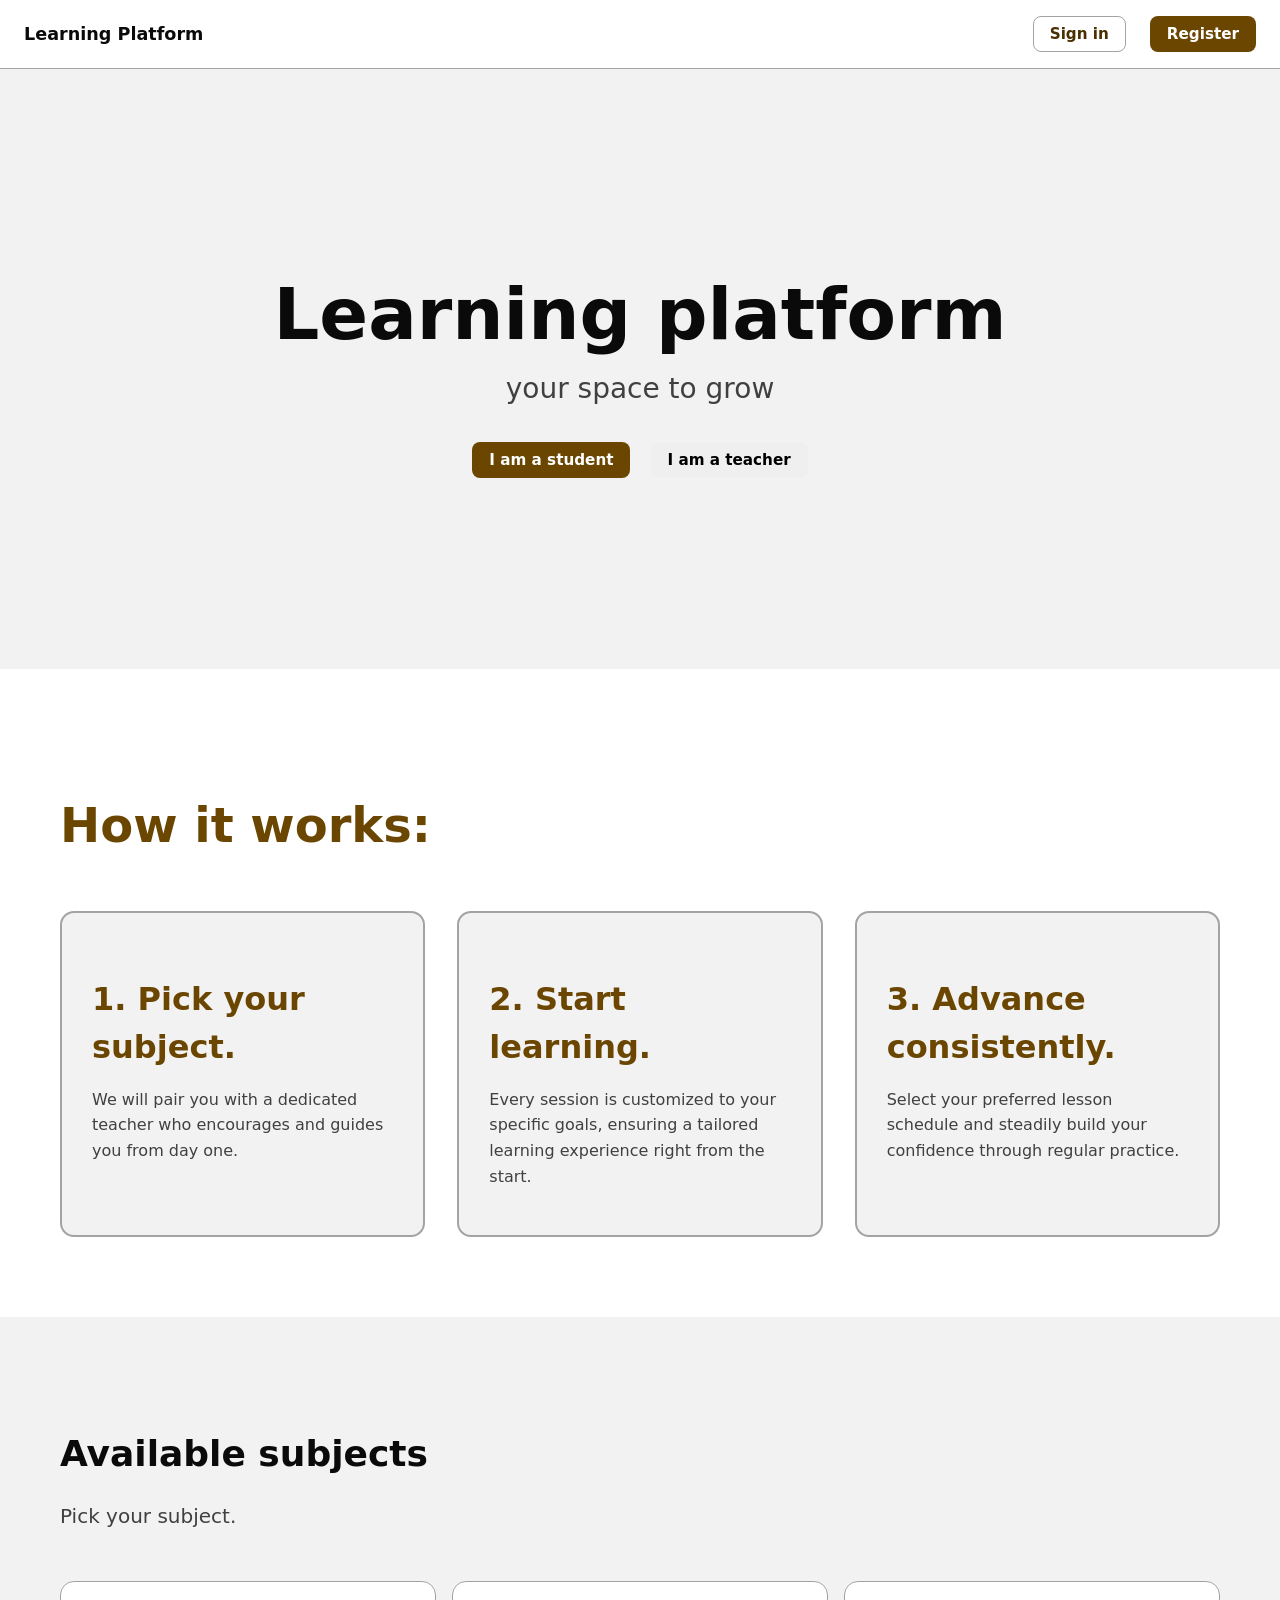
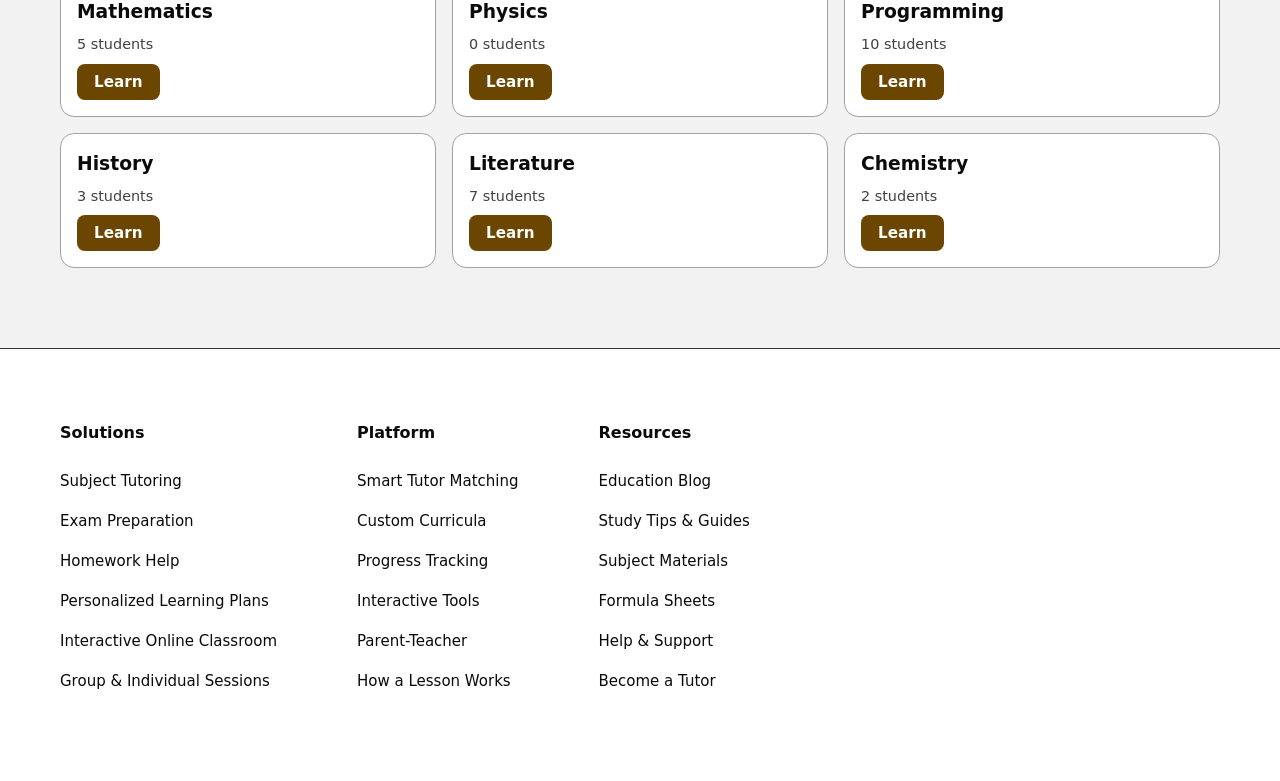
==== pages/index.html @ ab4b37fd "Finalized dynamic behavior of all screens" ====
<!DOCTYPE html>
<html lang="en-US">
<head>
  <meta charset="UTF-8">
  <meta name="viewport" content="width=device-width, initial-scale=1.0">
  <title>Index - Learnplat</title>
  <link rel="stylesheet" href="../css/styles.css">
  <script src="../js/script.js" defer></script>
</head>
<body>
  <header class="navbar">
    <span class="navbar__logo">Learning Platform</span>
    <nav>
      <ul class="navbar__links">
        <li><a href="login.html"><button class="button button-secondary" type="button">Sign in</button></a></il>
        <li><button class="button button-primary" type="button">Register</button></il>
      </ul>
    </nav>
  </header>

  <section class="hero">
      <h1>Learning platform</h1>
      <p>your space to grow</p>
      <div class="hero-buttons">
          <a href="login.html"><button class="button button-primary">I am a student</button></a>
          <a href="login.html"><button class="button button-secondary<">I am a teacher</button></a>
      </div>
  </section>

  <!-- How it works section -->
  <section class="how-it-works">
      <h2 class="section-title">How it works:</h2>
      <div class="steps-grid">
          <!-- Step 1 -->
          <div class="step-card">
              <h3 class="step-title">1. Pick your subject.</h3>
              <p class="step-description">We will pair you with a dedicated teacher who encourages and guides you from day one.</p>
          </div>
  
          <!-- Step 2 -->
          <div class="step-card">
              <h3 class="step-title">2. Start learning.</h3>
              <p class="step-description">Every session is customized to your specific goals, ensuring a tailored learning experience right from the start.</p>
          </div>
  
          <!-- Step 3 -->
          <div class="step-card">
              <h3 class="step-title">3. Advance consistently.</h3>
              <p class="step-description">Select your preferred lesson schedule and steadily build your confidence through regular practice.</p>
          </div>
      </div>
  </section>
  
  <!-- Subjects Section -->
  <section class="subj-section">
      <h2 class="section-heading">Available subjects</h2>
      <p class="section-subheading">Pick your subject.</p>
    <section class="dashboard-grid" aria-label="Available subjects" id="index-grid">
    </section>
  </section>

  <!-- Footer -->
  <footer>
      <div class="footer-top">
          <div class="footer-columns">
              <div class="footer-column">
                  <h4>Solutions</h4>
                  <ul>
                      <li><a href="#">Subject Tutoring</a></li>
                      <li><a href="#">Exam Preparation</a></li>
                      <li><a href="#">Homework Help</a></li>
                      <li><a href="#">Personalized Learning Plans</a></li>
                      <li><a href="#">Interactive Online Classroom</a></li>
                      <li><a href="#">Group & Individual Sessions</a></li>                    
                  </ul>
              </div>
              <div class="footer-column">
                  <h4>Platform</h4>
                  <ul>
                      <li><a href="#">Smart Tutor Matching</a></li>
                      <li><a href="#">Custom Curricula</a></li>
                      <li><a href="#">Progress Tracking</a></li>
                      <li><a href="#">Interactive Tools</a></li>
                      <li><a href="#">Parent-Teacher</a></li>
                      <li><a href="#">How a Lesson Works</a></li>
                  </ul>
              </div>
              <div class="footer-column">
                  <h4>Resources</h4>
                  <ul>
                      <li><a href="#">Education Blog</a></li>
                      <li><a href="#">Study Tips & Guides</a></li>
                      <li><a href="#">Subject Materials</a></li>
                      <li><a href="#">Formula Sheets</a></li>
                      <li><a href="#">Help & Support</a></li>
                      <li><a href="#">Become a Tutor</a></li>
                  </ul>
              </div>
          </div>
      </div>
  </footer>
</body>
</html>
---- css/styles.css ----
:root {
  /* Light — Pure White / Dark Bronze / Onyx */
  --color-bg: #F2F2F2;
  --color-surface: #FFFFFF;
  --color-surface-alt: #E8E8E8;
  --color-border: #A3A3A3;
  --color-primary: #6B4600;
  --color-primary-hover: #4A3000;
  --color-text: #0A0A0A;
  --color-text-muted: #404040;
  --color-on-primary: #FFFFFF;
    
  /* Typography */
  --font-family-base: system-ui, -apple-system, "Segoe UI", Roboto, sans-serif;
  --font-size-base: 1rem;
  --font-weight-bold: 700;

  /* Spacing */
  --spacing-xs: 4px;
  --spacing-sm: 8px;
  --spacing-md: 16px;
  --spacing-lg: 24px;
  --spacing-xl: 32px;

  /* Radius */
  --radius-md: 8px;
  --radius-lg: 14px;
}

@media (prefers-color-scheme: dark) {
  :root {
    --color-bg: #121212;
    --color-surface: #1E1E1E;
    --color-surface-alt: #2A2A2A;
    --color-border: #333333;
    --color-primary: #D4AF37;
    --color-primary-hover: #B5952F;
    --color-text: #E8E8E8;
    --color-text-muted: #A0A0A0;
    --color-on-primary: #121212;
  }
}

body {
  margin: 0;
  font-family: var(--font-family-base);
  font-size: var(--font-size-base);
  background-color: var(--color-bg);
  color: var(--color-text);
  line-height: 1.5;
}

a {
  color: var(--color-primary-hover);
}

input {
  padding: 8px;
}

/* ---------- Navbar ---------- */

.navbar {
  display: flex;
  justify-content: space-between;
  align-items: center;
  padding: var(--spacing-md) var(--spacing-lg);
  background-color: var(--color-surface);
  border-bottom: 1px solid var(--color-border);
}

.navbar__logo {
  font-weight: var(--font-weight-bold);
  font-size: 1.1rem;
  text-decoration: none;
  color: var(--color-text);
}

.navbar__links {
  display: flex;
  align-items: center;
  gap: var(--spacing-lg);
  list-style: none;
  margin: 0;
  padding: 0;
}

.navbar__links a {
  text-decoration: none;
  color: var(--color-text-muted);
  font-weight: 600;
}

.navbar__links a[aria-current="page"] {
  color: var(--color-text);
}

a.avatar {
  width: 40px;
  height: 40px;
  border-radius: 50%;
  background-color: var(--color-primary);
  color: var(--color-on-primary);
  display: flex;
  align-items: center;
  justify-content: center;
  font-weight: var(--font-weight-bold);
  font-size: 0.9rem;
  text-decoration: none;
}

.search-label {
  position: absolute;
  width: 1px;
  height: 1px;
  padding: 0;
  margin: -1px;
  overflow: hidden;
  clip: rect(0, 0, 0, 0);
  white-space: nowrap;
  border: 0;
}

/* ---------------------------------------- */

/* ---------- Buttons ---------- */

button {
  display: inline-flex;
  align-items: center;
  justify-content: center;
  padding: var(--spacing-sm) var(--spacing-md);
  border-radius: var(--radius-md);
  border: 1px solid transparent;
  font-family: inherit;
  font-size: 0.95rem;
  font-weight: 600;
  cursor: pointer;
  text-decoration: none;
}

.button-primary {
  background-color: var(--color-primary);
  color: var(--color-on-primary);
}

.button-primary:hover {
  background-color: var(--color-primary-hover);
}

.button-secondary {
  background-color: transparent;
  color: var(--color-primary-hover);
  border-color: var(--color-border);
}

.button-secondary:hover {
  background-color: var(--color-surface-alt);
}

.button:focus-visible,
a:focus-visible,
input:focus-visible {
  outline: 2px solid var(--color-primary-hover);
  outline-offset: 2px;
}

/* ---------------------------------------- */

/* ---------- Main Page ---------- */

.hero {
    display: flex;
    flex-direction: column;
    align-items: center;
    justify-content: center;
    min-height: 600px;
    text-align: center;
    margin: 0;
    padding: 0;

}

.hero h1 {
    font-size: 72px;
    font-weight: var(--font-weight-bold);
    margin: 0;
    padding: 0;
}

.hero p {
    font-size: 28px;
    font-weight: 300;
    color: var(--color-text-muted);
    margin-bottom: var(--spacing-xl);
    margin-top: 0;
    padding: 0;
}

.hero-buttons {
    display: flex;
    gap: 20px;
}

/* ------------- HOW IT WORKS ------------ */

.how-it-works {
    padding: 80px 60px;
    background-color: var(--color-surface);
}

.section-title {
    font-size: 48px;
    font-weight: var(--font-weight-bold);
    color: var(--color-primary);
    margin-bottom: 50px;
}

.steps-grid {
    display: grid;
    grid-template-columns: repeat(3, 1fr);
    gap: var(--spacing-xl);
}

.step-card {
    border: 2px solid var(--color-border);
    border-radius: var(--radius-lg);
    padding: 30px;
    background: var(--color-bg);
}

.step-title {
    font-size: 32px;
    font-weight: var(--font-weight-bold);
    color: var(--color-primary);
    margin-bottom: var(--spacing-md);
}

.step-description {
    font-size: 16px;
    color: var(--color-text-muted);
    line-height: 1.6;
    margin-bottom: var(--spacing-md);
}

/* Subjects Section */

.subj-section {
    padding: 80px 60px;
    background-color: var(--color-bg);
}

.subj-section .section-heading {
    font-size: 36px;
    font-weight: var(--font-weight-bold);
    margin-bottom: 8px;
}

.subj-section .section-subheading {
    font-size: 20px;
    color: var(--color-text-muted);
    margin-bottom: 50px;
}


/* Footer */
footer {
    border-top: 1px solid #333;
    padding: 50px 60px 40px;
    background-color: var(--color-surface);
}

.footer-top {
    display: flex;
    justify-content: space-between;
    margin-bottom: var(--spacing-xl);
    gap: 40px;
}

.footer-columns {
    display: flex;
    gap: 80px;
    flex: 1;
}

.footer-column h4 {
    font-size: 16px;
    font-weight: var(--font-weight-bold);
    margin-bottom: var(--spacing-lg);
}

.footer-column ul {
    list-style: none;
    padding: 0;
}

.footer-column ul li {
    margin-bottom: var(--spacing-md);
}

.footer-column ul li a {
    color: var(--color-text);
    text-decoration: none;
    font-size: 15px;
    transition: opacity 0.3s;
}

.footer-column ul li a:hover {
    opacity: 0.7;
}

/* ---------------------------------------- */
/* ---------- Form (Login) ---------- */

.central-page {
  min-height: calc(100vh - 0px);
  display: flex;
  align-items: center;
  justify-content: center;
  padding: var(--spacing-lg);
}

.login-card {
  width: 100%;
  max-width: 400px;
  background-color: var(--color-surface);
  border: 1px solid var(--color-border);
  border-radius: var(--radius-lg);
  padding: var(--spacing-xl);
}

.login-card h1 {
  margin-top: 0;
  margin-bottom: var(--spacing-xs);
}

.login-card > p {
  margin-top: 0;
  color: var(--color-text-muted);
  margin-bottom: var(--spacing-lg);
}

.form-login {
  display: flex;
  flex-direction: column;
  gap: var(--spacing-md);
}

.field {
  display: flex;
  flex-direction: column;
  gap: var(--spacing-xs);
}

.field label {
  font-size: 0.85rem;
  font-weight: 600;
  color: var(--color-text-muted);
}

.field input {
  font-family: inherit;
  font-size: 1rem;
  padding: var(--spacing-sm) var(--spacing-md);
  border-radius: var(--radius-md);
  border: 1px solid var(--color-border);
  background-color: var(--color-surface);
  color: var(--color-text);
}

.form-login .button-primary {
  margin-top: var(--spacing-sm);
}

.form-footer {
  display: block;
  margin-top: var(--spacing-lg);
  text-align: center;
  font-size: 0.9rem;
  color: var(--color-text-muted);
}

/* ---------------------------------------- */

/* ---------- General layout of the inner pages ---------- */

main {
  padding: var(--spacing-lg);
  max-width: 1100px;
  margin: 0 auto;
}

.page-header {
  margin-bottom: var(--spacing-lg);
}

.page-header h1 {
  margin-bottom: var(--spacing-xs);
}

.page-header p {
  color: var(--color-text-muted);
  margin-top: 0;
}

/* ---------------------------------------- */
/* ---------- Search (Dashboard) ---------- */

.search {
  width: 100%;
  padding: var(--spacing-sm) var(--spacing-md);
  border-radius: var(--radius-md);
  border: 1px solid var(--color-border);
  background-color: var(--color-surface);
  color: var(--color-text);
  font-family: inherit;
  font-size: 1rem;
  margin-bottom: var(--spacing-lg);
}

/* ---------------------------------------- */

/* ---------- Cards Grid (Dashboard) ---------- */

.dashboard-grid {
  display: grid;
  gap: var(--spacing-md);
}

@media (min-width: 375px) {
  .dashboard-grid {
    grid-template-columns: repeat(1, 1fr);
  }
}

@media (min-width: 768px) {
  .dashboard-grid {
    grid-template-columns: repeat(2, 1fr);
  }
}
 
@media (min-width: 1200px) {
  .dashboard-grid {
    grid-template-columns: repeat(3, 1fr);
  }
}

.card {
  display: flex;
  flex-direction: column;
  gap: var(--spacing-sm);
  padding: var(--spacing-md);
  background-color: var(--color-surface);
  border: 1px solid var(--color-border);
  border-radius: var(--radius-lg);
}

.card h3 {
  margin: 0;
}

.card p {
  margin: 0;
  color: var(--color-text-muted);
  font-size: 0.9rem;
  flex-grow: 1;
}

.card .button {
  align-self: flex-start;
}

/* ---------- Profile ---------- */

.profile-top {
  display: flex;
  align-items: center;
  gap: var(--spacing-lg);
  padding: var(--spacing-lg);
  background-color: var(--color-surface);
  border: 1px solid var(--color-border);
  border-radius: var(--radius-lg);
  margin-bottom: var(--spacing-lg);
  flex-wrap: wrap;
}

.profile-info h2 {
  margin: 0 0 var(--spacing-xs) 0;
}

.profile-info p {
  margin: 0;
  color: var(--color-text-muted);
}

.profile-stock {
  display: flex;
  gap: var(--spacing-sm);
  margin-top: var(--spacing-md);
  flex-wrap: wrap;
}

.tags {
  display: flex;
  gap: var(--spacing-sm);
  flex-wrap: wrap;
  margin-top: var(--spacing-sm);
}

.tag {
  padding: var(--spacing-xs) var(--spacing-sm);
  background-color: var(--color-surface-alt);
  border: 1px solid var(--color-border);
  border-radius: 999px;
  font-size: 0.8rem;
  color: var(--color-text-muted);
}

.avatar-profile {
  width: 40px;
  height: 40px;
  border-radius: 50%;
  background-color: var(--color-primary);
  color: var(--color-on-primary);
  display: flex;
  align-items: center;
  justify-content: center;
  font-weight: var(--font-weight-bold);
  font-size: 0.9rem;
  text-decoration: none;
}

.avatar--lg {
  width: 88px;
  height: 88px;
  font-size: 1.6rem;
}

/* ---------- Validation (Week 03) ---------- */

.error-field {
  display: block;
  min-height: 1.1em;
  color: #9c3b2e;
  font-size: 0.8rem;
  margin-top: 2px;
}

.message-success {
  color: #3f7d3c;
  font-size: 0.9rem;
  text-align: center;
  margin: var(--spacing-sm) 0 0 0;
  min-height: 1.2em;
}

/* ------------------------------------------- */
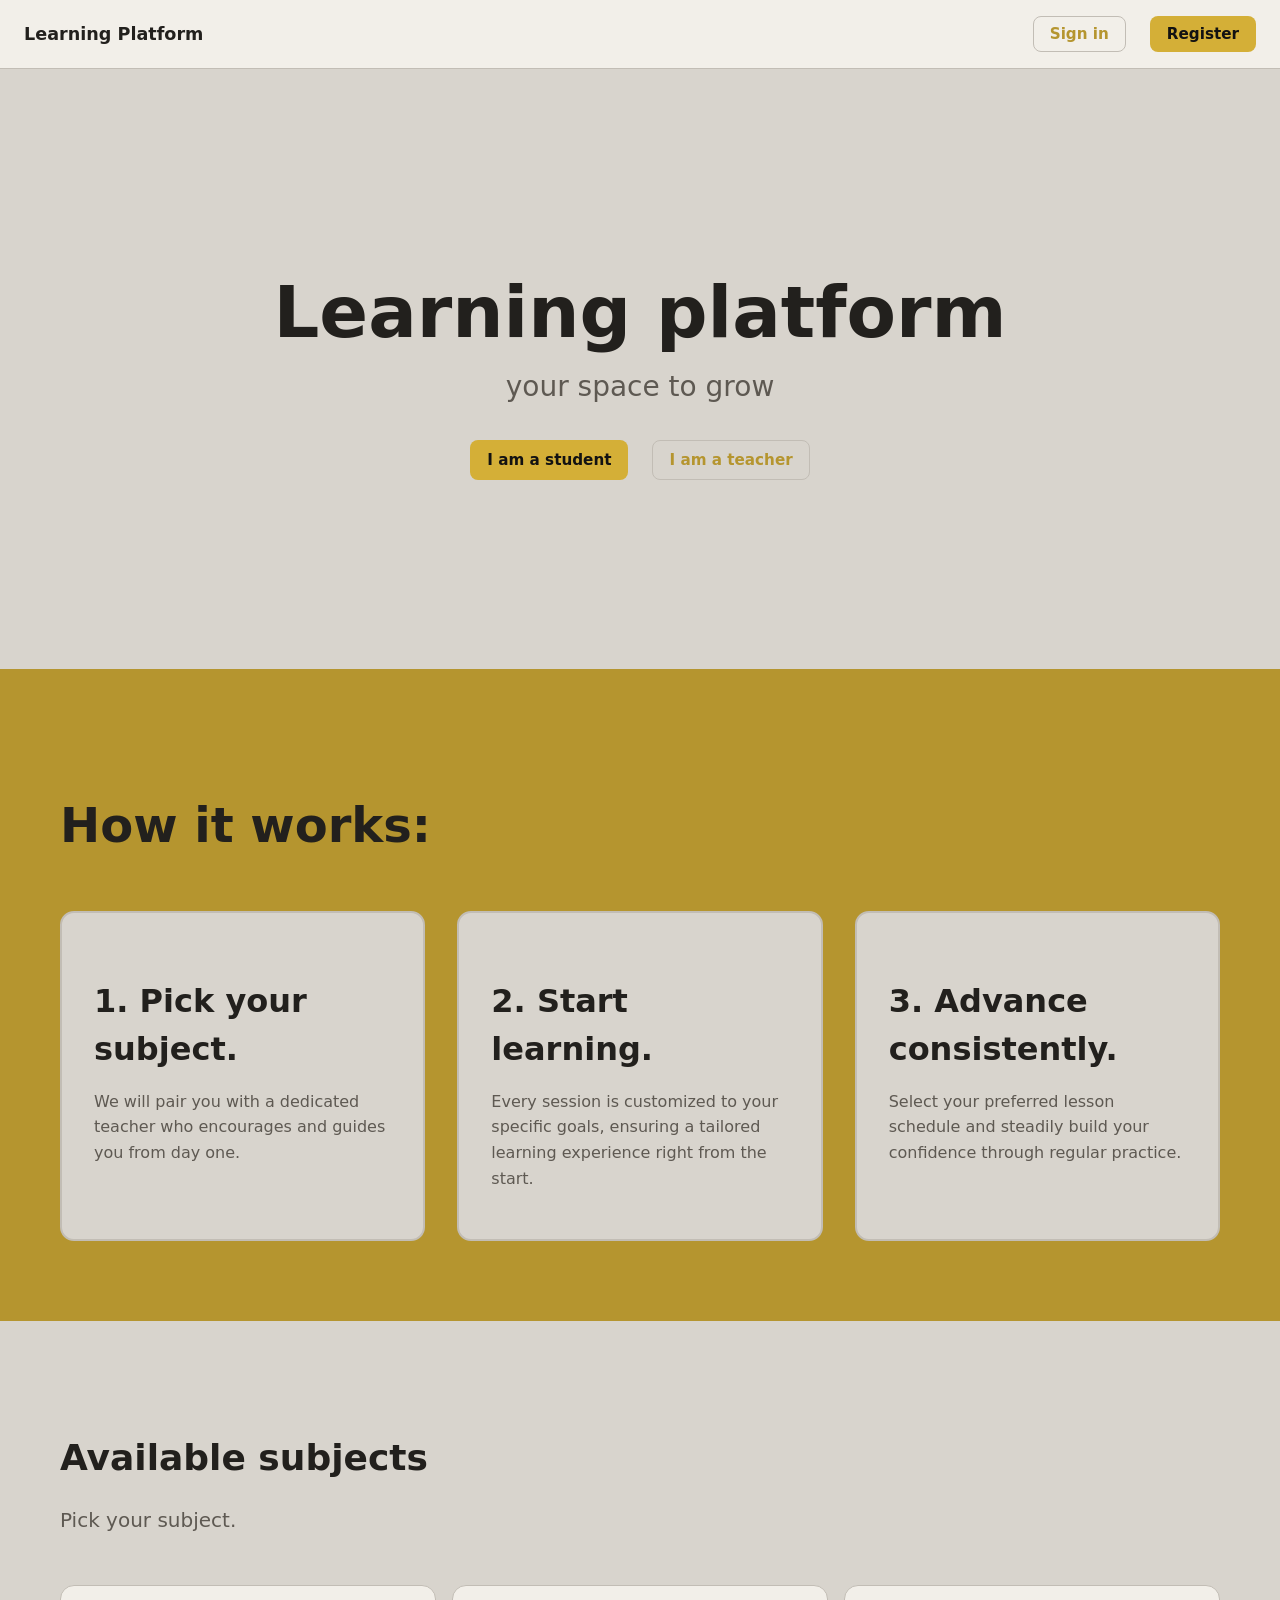
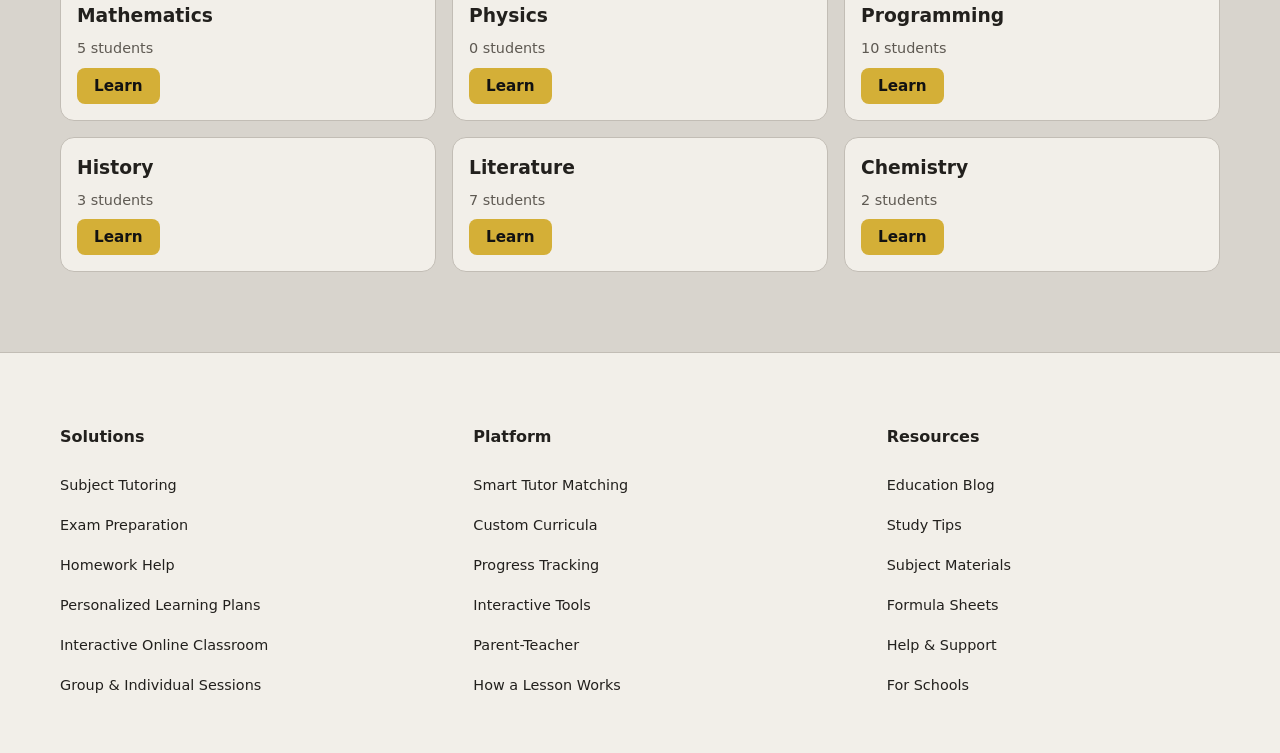
==== commit a82988a8: "Updated CSS and design system" ====
--- a/pages/index.html
+++ b/pages/index.html
@@ -9,7 +9,7 @@
 </head>
 <body>
   <header class="navbar">
-    <span class="navbar__logo">Learning Platform</span>
+    <a href="index.html" class="navbar__logo">Learning Platform</a>
     <nav>
       <ul class="navbar__links">
         <li><a href="login.html"><button class="button button-secondary" type="button">Sign in</button></a></il>
@@ -18,86 +18,79 @@
     </nav>
   </header>
 
-  <section class="hero">
-      <h1>Learning platform</h1>
-      <p>your space to grow</p>
-      <div class="hero-buttons">
-          <a href="login.html"><button class="button button-primary">I am a student</button></a>
-          <a href="login.html"><button class="button button-secondary<">I am a teacher</button></a>
-      </div>
-  </section>
+  <div class="hero">
+    <h1 class="hero__title">Learning platform</h1>
+    <p class="hero__subtitle">your space to grow</p>
+    <div class="hero__buttons">
+      <a href="login.html" class="button button-primary">I am a student</a>
+      <a href="login.html" class="button button-secondary">I am a teacher</a>
+    </div>
+  </div>
 
   <!-- How it works section -->
   <section class="how-it-works">
-      <h2 class="section-title">How it works:</h2>
-      <div class="steps-grid">
-          <!-- Step 1 -->
-          <div class="step-card">
-              <h3 class="step-title">1. Pick your subject.</h3>
-              <p class="step-description">We will pair you with a dedicated teacher who encourages and guides you from day one.</p>
-          </div>
-  
-          <!-- Step 2 -->
-          <div class="step-card">
-              <h3 class="step-title">2. Start learning.</h3>
-              <p class="step-description">Every session is customized to your specific goals, ensuring a tailored learning experience right from the start.</p>
-          </div>
-  
-          <!-- Step 3 -->
-          <div class="step-card">
-              <h3 class="step-title">3. Advance consistently.</h3>
-              <p class="step-description">Select your preferred lesson schedule and steadily build your confidence through regular practice.</p>
-          </div>
+    <h2 class="how-it-works__title">How it works:</h2>
+    <div class="steps__grid">
+      <div class="steps__card">
+        <h3 class="steps__title">1. Pick your subject.</h3>
+        <p class="steps__description">We will pair you with a dedicated teacher who encourages and guides you from day one.</p>
       </div>
-  </section>
+      <div class="steps__card">
+        <h3 class="steps__title">2. Start learning.</h3>
+        <p class="steps__description">Every session is customized to your specific goals, ensuring a tailored learning experience right from the start.</p>
+      </div>
+      <div class="steps__card">
+        <h3 class="steps__title">3. Advance consistently.</h3>
+        <p class="steps__description">Select your preferred lesson schedule and steadily build your confidence through regular practice.</p>
+      </div>
+    </div>
+  </section>  
   
   <!-- Subjects Section -->
-  <section class="subj-section">
-      <h2 class="section-heading">Available subjects</h2>
-      <p class="section-subheading">Pick your subject.</p>
+  <section class="subjects">
+    <h2 class="subjects__heading">Available subjects</h2>
+    <p class="subjects__subheading">Pick your subject.</p>
     <section class="dashboard-grid" aria-label="Available subjects" id="index-grid">
     </section>
   </section>
 
   <!-- Footer -->
-  <footer>
-      <div class="footer-top">
-          <div class="footer-columns">
-              <div class="footer-column">
-                  <h4>Solutions</h4>
-                  <ul>
-                      <li><a href="#">Subject Tutoring</a></li>
-                      <li><a href="#">Exam Preparation</a></li>
-                      <li><a href="#">Homework Help</a></li>
-                      <li><a href="#">Personalized Learning Plans</a></li>
-                      <li><a href="#">Interactive Online Classroom</a></li>
-                      <li><a href="#">Group & Individual Sessions</a></li>                    
-                  </ul>
-              </div>
-              <div class="footer-column">
-                  <h4>Platform</h4>
-                  <ul>
-                      <li><a href="#">Smart Tutor Matching</a></li>
-                      <li><a href="#">Custom Curricula</a></li>
-                      <li><a href="#">Progress Tracking</a></li>
-                      <li><a href="#">Interactive Tools</a></li>
-                      <li><a href="#">Parent-Teacher</a></li>
-                      <li><a href="#">How a Lesson Works</a></li>
-                  </ul>
-              </div>
-              <div class="footer-column">
-                  <h4>Resources</h4>
-                  <ul>
-                      <li><a href="#">Education Blog</a></li>
-                      <li><a href="#">Study Tips & Guides</a></li>
-                      <li><a href="#">Subject Materials</a></li>
-                      <li><a href="#">Formula Sheets</a></li>
-                      <li><a href="#">Help & Support</a></li>
-                      <li><a href="#">Become a Tutor</a></li>
-                  </ul>
-              </div>
-          </div>
+  <footer class="footer">
+    <div class="footer__columns">
+      <div class="footer__column">
+        <h4 class="footer__column-title">Solutions</h4>
+        <ul class="footer__list">
+          <li class="footer__item"><a href="#" class="footer__link">Subject Tutoring</a></li>
+          <li class="footer__item"><a href="#" class="footer__link">Exam Preparation</a></li>
+          <li class="footer__item"><a href="#" class="footer__link">Homework Help</a></li>
+          <li class="footer__item"><a href="#" class="footer__link">Personalized Learning Plans</a></li>
+          <li class="footer__item"><a href="#" class="footer__link">Interactive Online Classroom</a></li>
+          <li class="footer__item"><a href="#" class="footer__link">Group & Individual Sessions</a></li>
+        </ul>
       </div>
+      <div class="footer__column">
+        <h4 class="footer__column-title">Platform</h4>
+        <ul class="footer__list">
+          <li class="footer__item"><a href="#" class="footer__link">Smart Tutor Matching</a></li>
+          <li class="footer__item"><a href="#" class="footer__link">Custom Curricula</a></li>
+          <li class="footer__item"><a href="#" class="footer__link">Progress Tracking</a></li>
+          <li class="footer__item"><a href="#" class="footer__link">Interactive Tools</a></li>
+          <li class="footer__item"><a href="#" class="footer__link">Parent-Teacher</a></li>
+          <li class="footer__item"><a href="#" class="footer__link">How a Lesson Works</a></li>
+        </ul>
+      </div>
+      <div class="footer__column">
+        <h4 class="footer__column-title">Resources</h4>
+        <ul class="footer__list">
+          <li class="footer__item"><a href="#" class="footer__link">Education Blog</a></li>
+          <li class="footer__item"><a href="#" class="footer__link">Study Tips</a></li>
+          <li class="footer__item"><a href="#" class="footer__link">Subject Materials</a></li>
+          <li class="footer__item"><a href="#" class="footer__link">Formula Sheets</a></li>
+          <li class="footer__item"><a href="#" class="footer__link">Help & Support</a></li>
+          <li class="footer__item"><a href="#" class="footer__link">For Schools</a></li>
+        </ul>
+      </div>
+    </div>
   </footer>
 </body>
 </html>
--- a/css/styles.css
+++ b/css/styles.css
@@ -1,15 +1,20 @@
 :root {
+
   /* Light — Pure White / Dark Bronze / Onyx */
-  --color-bg: #F2F2F2;
-  --color-surface: #FFFFFF;
-  --color-surface-alt: #E8E8E8;
-  --color-border: #A3A3A3;
-  --color-primary: #6B4600;
-  --color-primary-hover: #4A3000;
-  --color-text: #0A0A0A;
-  --color-text-muted: #404040;
-  --color-on-primary: #FFFFFF;
-    
+  --color-bg: #D8D4CD;
+  --color-surface: #F2EFE9;
+  --color-surface-alt: #E8E5DE;
+  --color-border: #C2BDB5;
+  --color-primary: #D4AF37;
+  --color-primary-hover: #B5952F;
+  --color-text: #22201D;
+  --color-text-muted: #5E5952;
+  --color-on-primary: #121212;
+  /* main page only */
+  --color-bg2: #B5952F;
+  --color-text2: #22201D;
+
+            
   /* Typography */
   --font-family-base: system-ui, -apple-system, "Segoe UI", Roboto, sans-serif;
   --font-size-base: 1rem;
@@ -38,6 +43,9 @@
     --color-text: #E8E8E8;
     --color-text-muted: #A0A0A0;
     --color-on-primary: #121212;
+    /* main page only */
+    --color-bg2: #1E1E1E;
+    --color-text2: #D4AF37;
   }
 }
 
@@ -125,7 +133,7 @@
 
 /* ---------- Buttons ---------- */
 
-button {
+button, .button {
   display: inline-flex;
   align-items: center;
   justify-content: center;
@@ -167,149 +175,157 @@
 
 /* ---------------------------------------- */
 
-/* ---------- Main Page ---------- */
-
+/* ---------- Main page (index) ---------- */
 .hero {
-    display: flex;
-    flex-direction: column;
-    align-items: center;
-    justify-content: center;
-    min-height: 600px;
-    text-align: center;
-    margin: 0;
-    padding: 0;
-
-}
-
-.hero h1 {
-    font-size: 72px;
-    font-weight: var(--font-weight-bold);
-    margin: 0;
-    padding: 0;
-}
-
-.hero p {
-    font-size: 28px;
-    font-weight: 300;
-    color: var(--color-text-muted);
-    margin-bottom: var(--spacing-xl);
-    margin-top: 0;
-    padding: 0;
-}
-
-.hero-buttons {
-    display: flex;
-    gap: 20px;
-}
-
-/* ------------- HOW IT WORKS ------------ */
-
+  display: flex;
+  flex-direction: column;
+  align-items: center;
+  justify-content: center;
+  min-height: 37.5rem; /* 600px */
+  text-align: center;
+  padding: 0;
+}
+
+.hero__title {
+  font-size: 4.5rem; /* 72px */
+  font-weight: var(--font-weight-bold);
+  margin: 0;
+}
+
+.hero__subtitle {
+  font-size: 1.75rem; /* 28px */
+  font-weight: 300;
+  color: var(--color-text-muted);
+  margin: 0 0 var(--spacing-xl) 0;
+}
+
+.hero__buttons {
+  display: flex;
+  gap: var(--spacing-lg);
+}
+
+/* ---------- How It Works ---------- */
 .how-it-works {
-    padding: 80px 60px;
-    background-color: var(--color-surface);
-}
-
-.section-title {
-    font-size: 48px;
-    font-weight: var(--font-weight-bold);
-    color: var(--color-primary);
-    margin-bottom: 50px;
-}
-
-.steps-grid {
-    display: grid;
+  padding: 5rem 3.75rem; /* 80px 60px */
+  background-color: var(--color-bg2);
+}
+
+.how-it-works__title {
+  font-size: 3rem; /* 48px */
+  font-weight: var(--font-weight-bold);
+  color: var(--color-text2);
+  margin-bottom: 3.125rem; /* 50px */
+}
+
+.steps__grid {
+  display: grid;
+  gap: var(--spacing-xl);
+}
+
+@media (min-width: 375px) {
+  .steps__grid { grid-template-columns: repeat(1, 1fr); }
+}
+@media (min-width: 768px) {
+  .steps__grid { grid-template-columns: repeat(2, 1fr); }
+}
+@media (min-width: 1200px) {
+  .steps__grid { grid-template-columns: repeat(3, 1fr); }
+}
+
+.steps__card {
+  border: 2px solid var(--color-border);
+  border-radius: var(--radius-lg);
+  padding: var(--spacing-xl);
+  background: var(--color-bg);
+}
+
+.steps__title {
+  font-size: 2rem; /* 32px */
+  font-weight: var(--font-weight-bold);
+  color: var(--color-text2);
+  margin-bottom: var(--spacing-md);
+}
+
+.steps__description {
+  font-size: 1rem; /* 16px */
+  color: var(--color-text-muted);
+  line-height: 1.6;
+  margin-bottom: var(--spacing-md);
+}
+
+/* ---------- Subjects ---------- */
+.subjects {
+  padding: 5rem 3.75rem; /* 80px 60px */
+  background-color: var(--color-bg);
+}
+
+.subjects__heading {
+  font-size: 2.25rem; /* 36px */
+  font-weight: var(--font-weight-bold);
+  margin-bottom: var(--spacing-sm);
+}
+
+.subjects__subheading {
+  font-size: 1.25rem; /* 20px */
+  color: var(--color-text-muted);
+  margin-bottom: 3.125rem; /* 50px */
+}
+
+/* ---------- Footer ---------- */
+.footer {
+  border-top: 1px solid var(--color-border);
+  padding: 3.125rem 3.75rem 2.5rem; /* 50px 60px 40px */
+  background-color: var(--color-surface);
+}
+
+.footer__columns {
+  display: grid;
+  gap: 2.5rem; /* 40px */
+  max-width: 1200px;
+  margin: 0 auto;
+}
+
+@media (min-width: 768px) {
+  .footer__columns {
     grid-template-columns: repeat(3, 1fr);
-    gap: var(--spacing-xl);
-}
-
-.step-card {
-    border: 2px solid var(--color-border);
-    border-radius: var(--radius-lg);
-    padding: 30px;
-    background: var(--color-bg);
-}
-
-.step-title {
-    font-size: 32px;
-    font-weight: var(--font-weight-bold);
-    color: var(--color-primary);
-    margin-bottom: var(--spacing-md);
-}
-
-.step-description {
-    font-size: 16px;
-    color: var(--color-text-muted);
-    line-height: 1.6;
-    margin-bottom: var(--spacing-md);
-}
-
-/* Subjects Section */
-
-.subj-section {
-    padding: 80px 60px;
-    background-color: var(--color-bg);
-}
-
-.subj-section .section-heading {
-    font-size: 36px;
-    font-weight: var(--font-weight-bold);
-    margin-bottom: 8px;
-}
-
-.subj-section .section-subheading {
-    font-size: 20px;
-    color: var(--color-text-muted);
-    margin-bottom: 50px;
-}
-
-
-/* Footer */
-footer {
-    border-top: 1px solid #333;
-    padding: 50px 60px 40px;
-    background-color: var(--color-surface);
-}
-
-.footer-top {
-    display: flex;
-    justify-content: space-between;
-    margin-bottom: var(--spacing-xl);
-    gap: 40px;
-}
-
-.footer-columns {
-    display: flex;
-    gap: 80px;
-    flex: 1;
-}
-
-.footer-column h4 {
-    font-size: 16px;
-    font-weight: var(--font-weight-bold);
-    margin-bottom: var(--spacing-lg);
-}
-
-.footer-column ul {
-    list-style: none;
-    padding: 0;
-}
-
-.footer-column ul li {
-    margin-bottom: var(--spacing-md);
-}
-
-.footer-column ul li a {
-    color: var(--color-text);
-    text-decoration: none;
-    font-size: 15px;
-    transition: opacity 0.3s;
-}
-
-.footer-column ul li a:hover {
-    opacity: 0.7;
-}
-
-/* ---------------------------------------- */
+    gap: 3.75rem; /* 60px */
+  }
+}
+
+@media (min-width: 1200px) {
+  .footer__columns {
+    grid-template-columns: repeat(3, 1fr);
+    gap: 5rem; /* 80px */
+  }
+}
+
+.footer__column-title {
+  font-size: 1rem; /* 16px */
+  font-weight: var(--font-weight-bold);
+  margin-bottom: var(--spacing-lg);
+}
+
+.footer__list {
+  list-style: none;
+  padding: 0;
+  margin: 0;
+}
+
+.footer__item {
+  margin-bottom: var(--spacing-md);
+}
+
+.footer__link {
+  color: var(--color-text);
+  text-decoration: none;
+  font-size: 0.9rem;
+  transition: opacity 0.3s;
+}
+
+.footer__link:hover {
+  opacity: 0.7;
+}
+
 /* ---------- Form (Login) ---------- */
 
 .central-page {
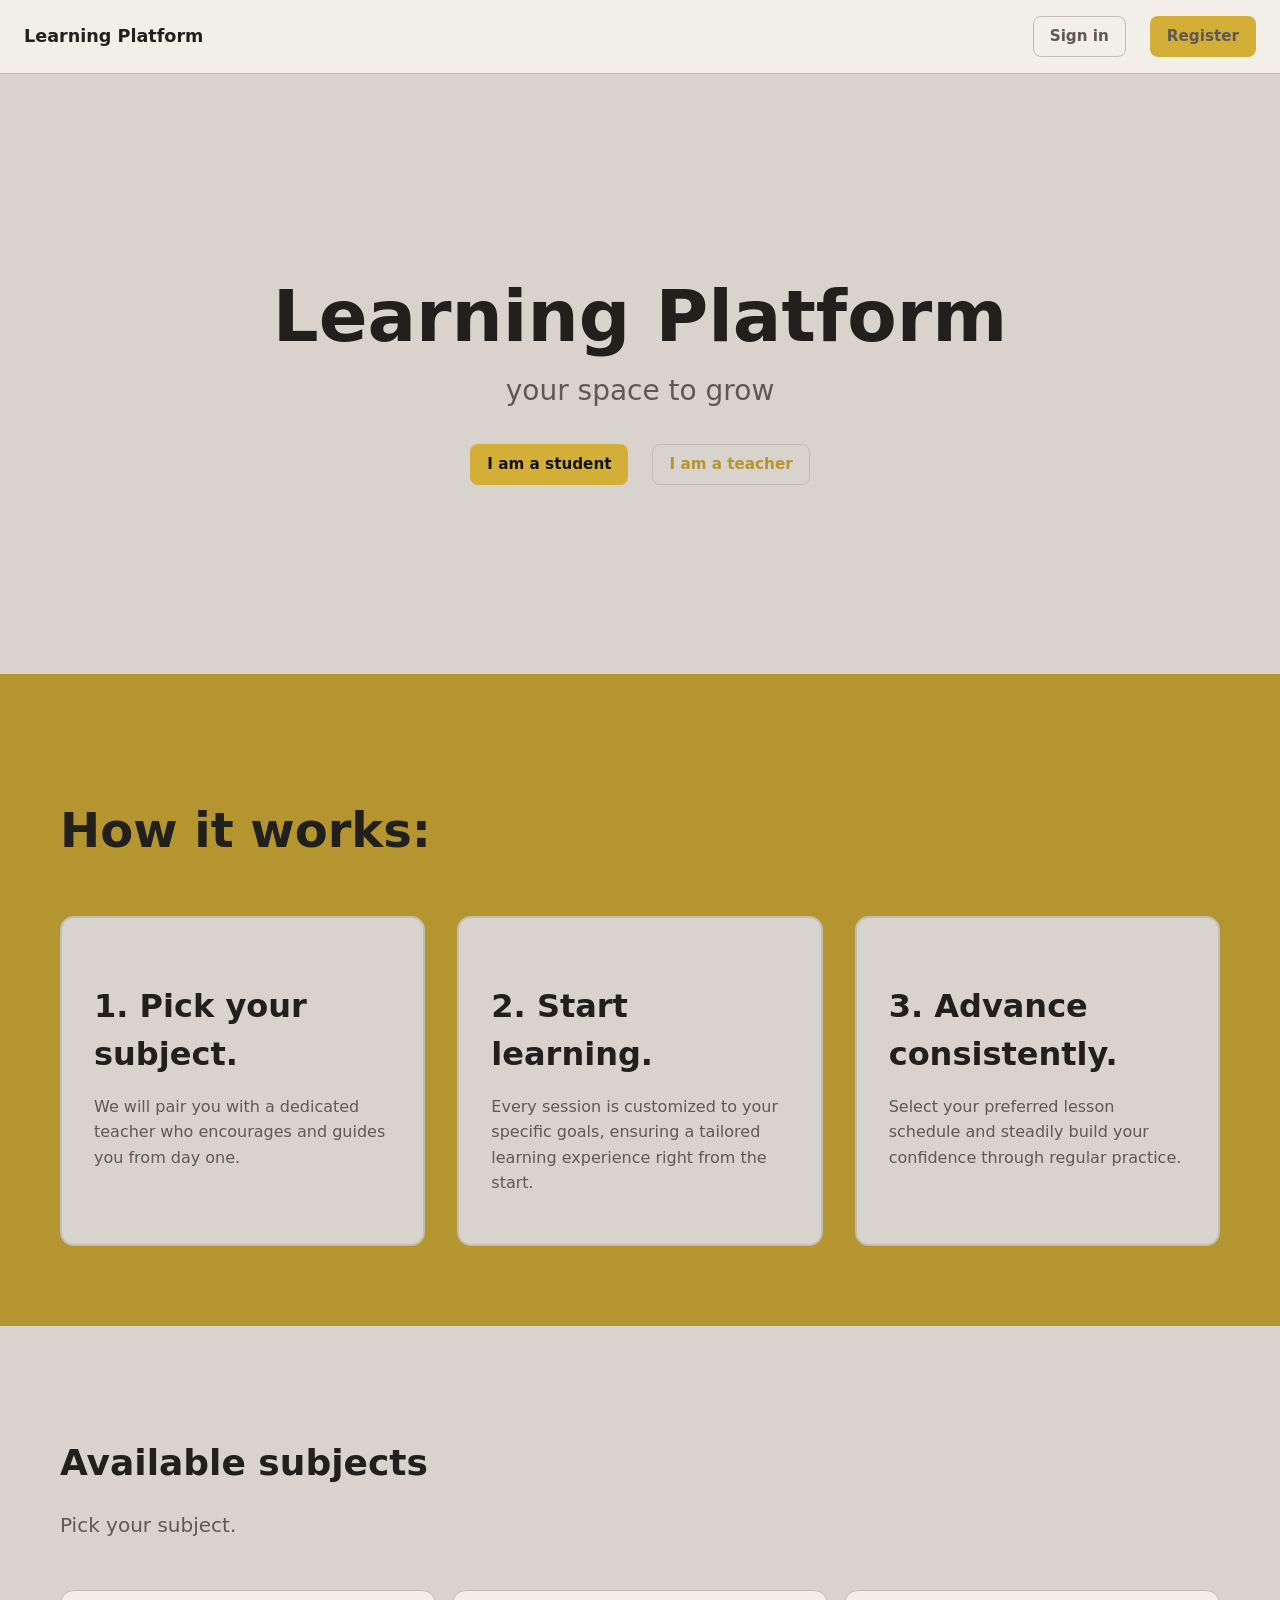
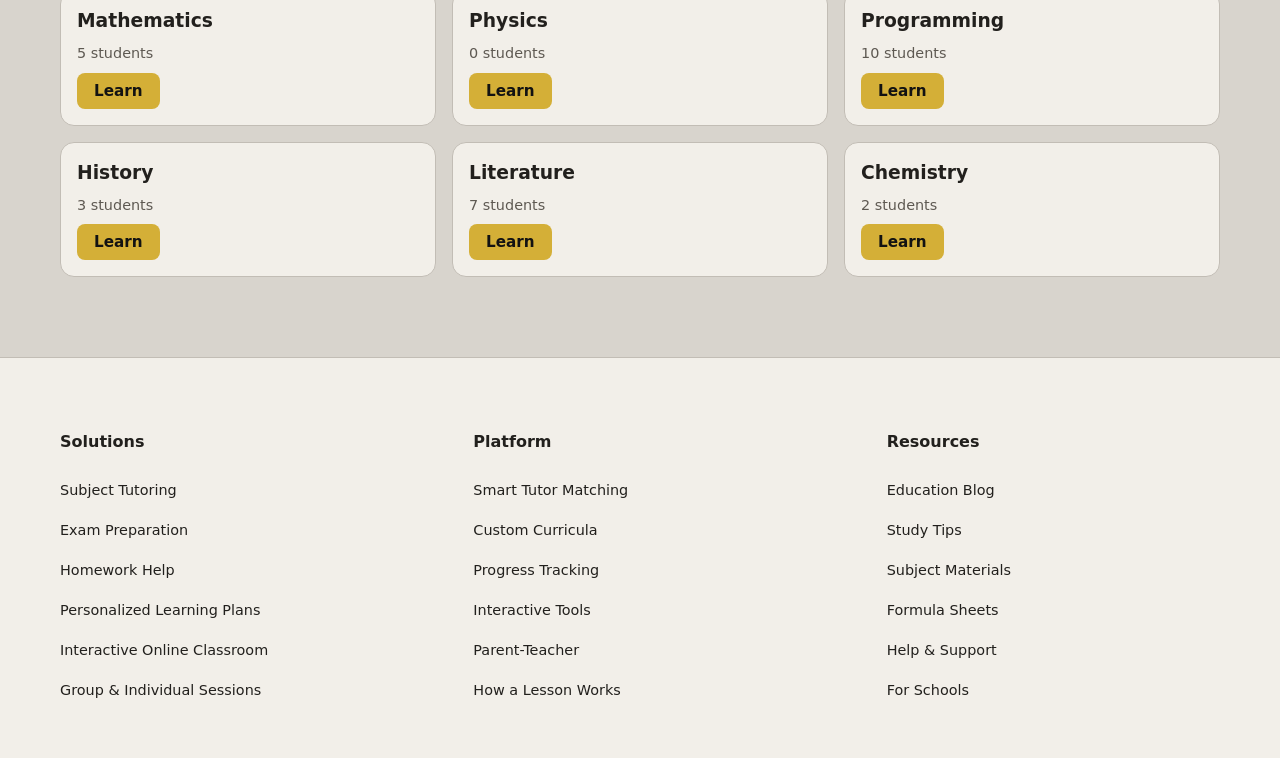
==== commit bcf87686: "Minor CSS changes" ====
--- a/pages/index.html
+++ b/pages/index.html
@@ -12,14 +12,14 @@
     <a href="index.html" class="navbar__logo">Learning Platform</a>
     <nav>
       <ul class="navbar__links">
-        <li><a href="login.html"><button class="button button-secondary" type="button">Sign in</button></a></il>
-        <li><button class="button button-primary" type="button">Register</button></il>
+        <li><a href="login.html" class="button button-secondary">Sign in</a></il>
+        <li><a class="button button-primary">Register</a></il>
       </ul>
     </nav>
   </header>
 
   <div class="hero">
-    <h1 class="hero__title">Learning platform</h1>
+    <h1 class="hero__title">Learning Platform</h1>
     <p class="hero__subtitle">your space to grow</p>
     <div class="hero__buttons">
       <a href="login.html" class="button button-primary">I am a student</a>
--- a/css/styles.css
+++ b/css/styles.css
@@ -84,6 +84,10 @@
   color: var(--color-text);
 }
 
+.navbar__logo:hover {
+  opacity: 0.7;
+}
+
 .navbar__links {
   display: flex;
   align-items: center;
@@ -97,6 +101,10 @@
   text-decoration: none;
   color: var(--color-text-muted);
   font-weight: 600;
+}
+
+.navbar__links a:hover {
+  opacity: 0.7;
 }
 
 .navbar__links a[aria-current="page"] {
